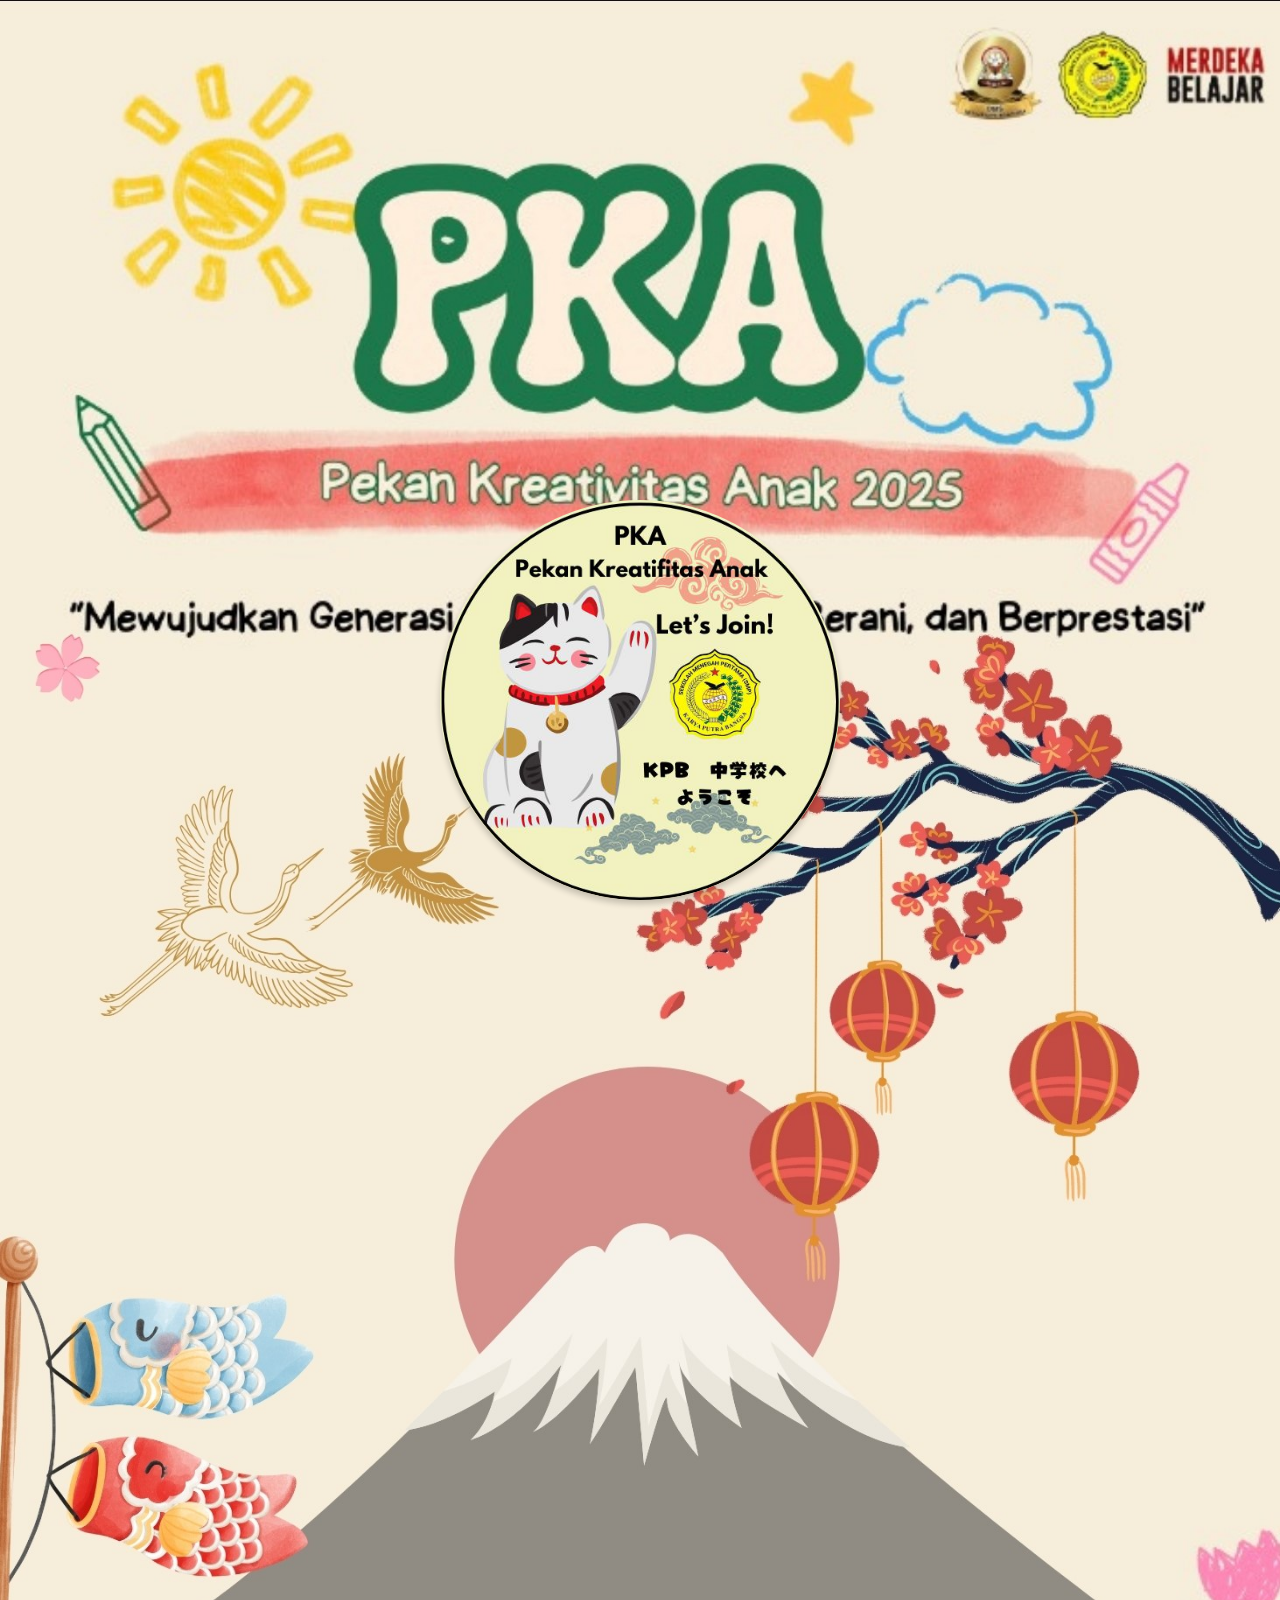
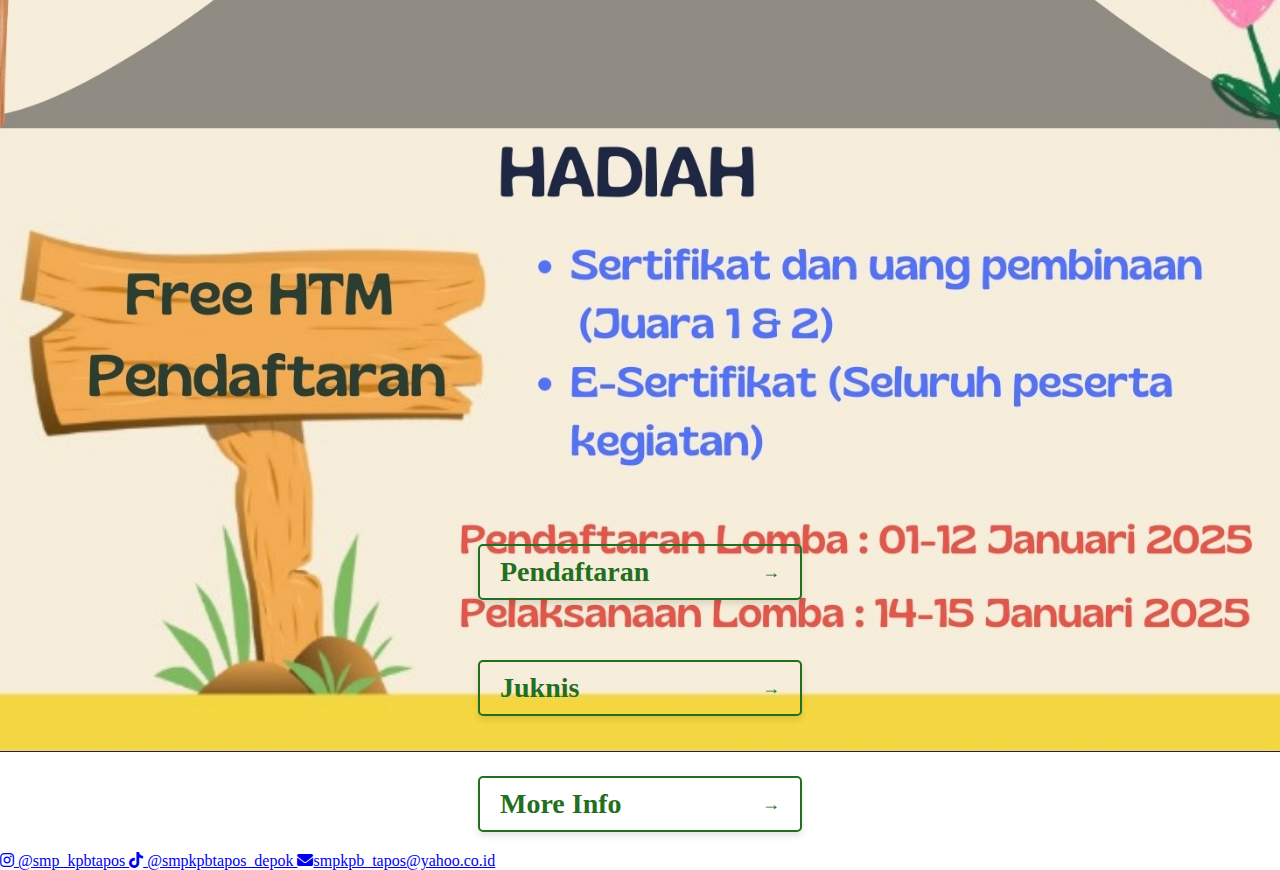
==== index.html @ 39c8e9e1 "first" ====
<!DOCTYPE html>
<html lang="en">

<head>
    <meta charset="UTF-8">
    <meta name="viewport" content="width=device-width, initial-scale=1.0">
    <title>Karya Putra Bangsa</title>
    <link href="https://cdnjs.cloudflare.com/ajax/libs/font-awesome/6.0.0-beta3/css/all.min.css" rel="stylesheet">
    <link rel="stylesheet" href="css/index.css">
    <link rel="shortcut icon" href="image/logo.jpg" type="image/x-icon">
</head>

<body>
    <div class="logo-container">
        <img src="image/LOGO PKA.jpg" alt="PKA">
    </div>
    <div class="center-container">
        <div>
            <a href="regis.html">Pendaftaran <span class="arrow">→</span></a>
        </div>
        <div>
            <a href="proposal/JUKNIS PKA 2025.pdf" target="_blank">Juknis <span class="arrow">→</span></a>
        </div>
        <div>
            <a href="contact.html">More Info <span class="arrow">→</span></a>
        </div>
    </div>

    <footer>
        <a href="https://www.instagram.com/smp_kpbtapos/" target="_blank" class="social-icon">
            <i class="fab fa-instagram"></i> @smp_kpbtapos
        </a>
        <a href="https://www.tiktok.com/@smpkpbtapos_depok?_t=ZS-8sl6tdB2uF6&_r=1" target="_blank" class="social-icon">
            <i class="fab fa-tiktok"></i> @smpkpbtapos_depok
        </a>            
        <a href="mailto:smpkpb_tapos@yahoo.co.id" class="social-icon">
            <i class="fas fa-envelope"></i>smpkpb_tapos@yahoo.co.id
        </a>                
    </footer>
</body>

</html>
---- css/index.css ----
body {
    background-image: url('../image/background.jpg');
    background-repeat: no-repeat;
    background-position: top center;
    background-size: cover;
    height: 100vh;
    margin: 0;
    padding: 0;
    justify-content: center;
    align-items: center;
}

.logo-container {
    text-align: center;
    margin: 500px 0 0 0;
}

.logo-container img {
    text-align: center;
    max-width: 100%;
    width: 400px;
    height: auto;
    border-radius: 100%;
    box-shadow: 0 4px 6px rgba(0, 0, 0, 0.2);
    transition: transform 0.3s ease;
}

.logo-container img:hover {
    transform: scale(1.1);
}

.center-container {
    margin: 1200px 0 0 0;
    display: flex;
    flex-direction: column;
    justify-content: center;
    align-items: center;
    text-align: center;
}

.center-container div {
    margin: 20px 0;
}

.center-container a {
    display: flex;
    justify-content: space-between;
    align-items: center;
    text-decoration: none;
    color: #246e21;
    font-size: 28px;
    font-weight: bold;
    padding: 10px 20px;
    border: 2px solid #246e21;
    border-radius: 5px;
    width: 280px;
    transition: background-color 0.3s ease, color 0.3s ease, box-shadow 0.3s ease;
    box-shadow: 0 4px 6px rgba(0, 0, 0, 0.1);
    margin: 20px 0 0 0;
}

.center-container a .arrow {
    margin-left: 10px;
    font-size: 18px;
    transition: transform 0.3s ease;
}

.center-container a:hover {
    background-color: #00ff2a;
    color: #fff;
    box-shadow: 0 6px 8px rgba(0, 0, 0, 0.15);
}

.center-container a:hover .arrow {
    transform: translateX(5px);
}

/* Media Query untuk Layar Kecil (Max 768px) */
@media (max-width: 768px) {
    body{
        background-size: 414px;
    }

    .logo-container {
        margin: 220px 0 0 0;
    }

    .logo-container img {
        text-align: center;
        max-width: 100%;
        width: 100px;
        height: auto;
        border-radius: 100%;
        box-shadow: 0 4px 6px rgba(0, 0, 0, 0.2);
        transition: transform 0.3s ease;
    }

    .center-container {
        margin: 0;
    }

    .center-container a {
        margin: 0;
        font-size: 14px;
        padding: 8px 16px;
        width: 160px;
    }

    footer {
        margin: 175px 0px 0px 0px;
        text-align: center;
    }

    .social-icon {
        font-size: 10px; 
        color: #000;    
        text-decoration: none;
        display: inline-flex;
        align-items: center;
        gap: 5px;  
    }
    
    .social-icon:hover {
        color: #007BFF; 
    }
    
}
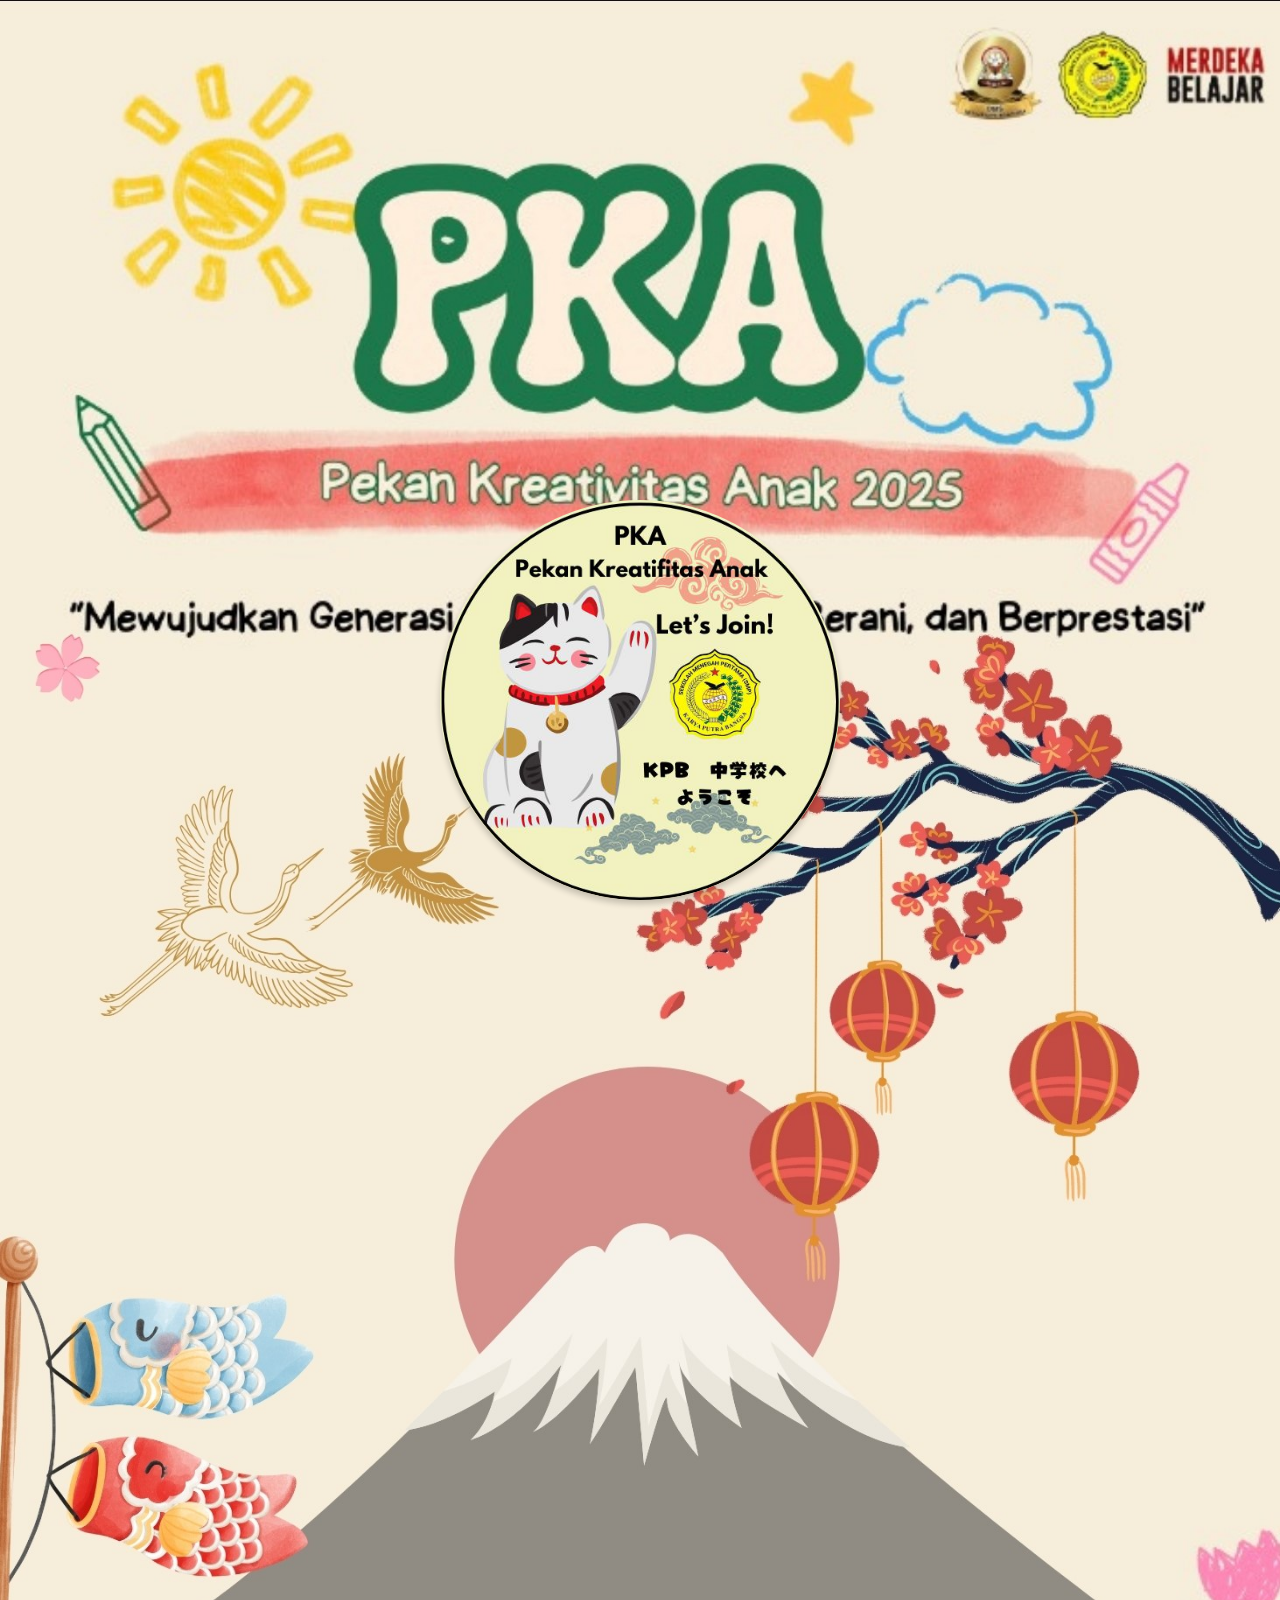
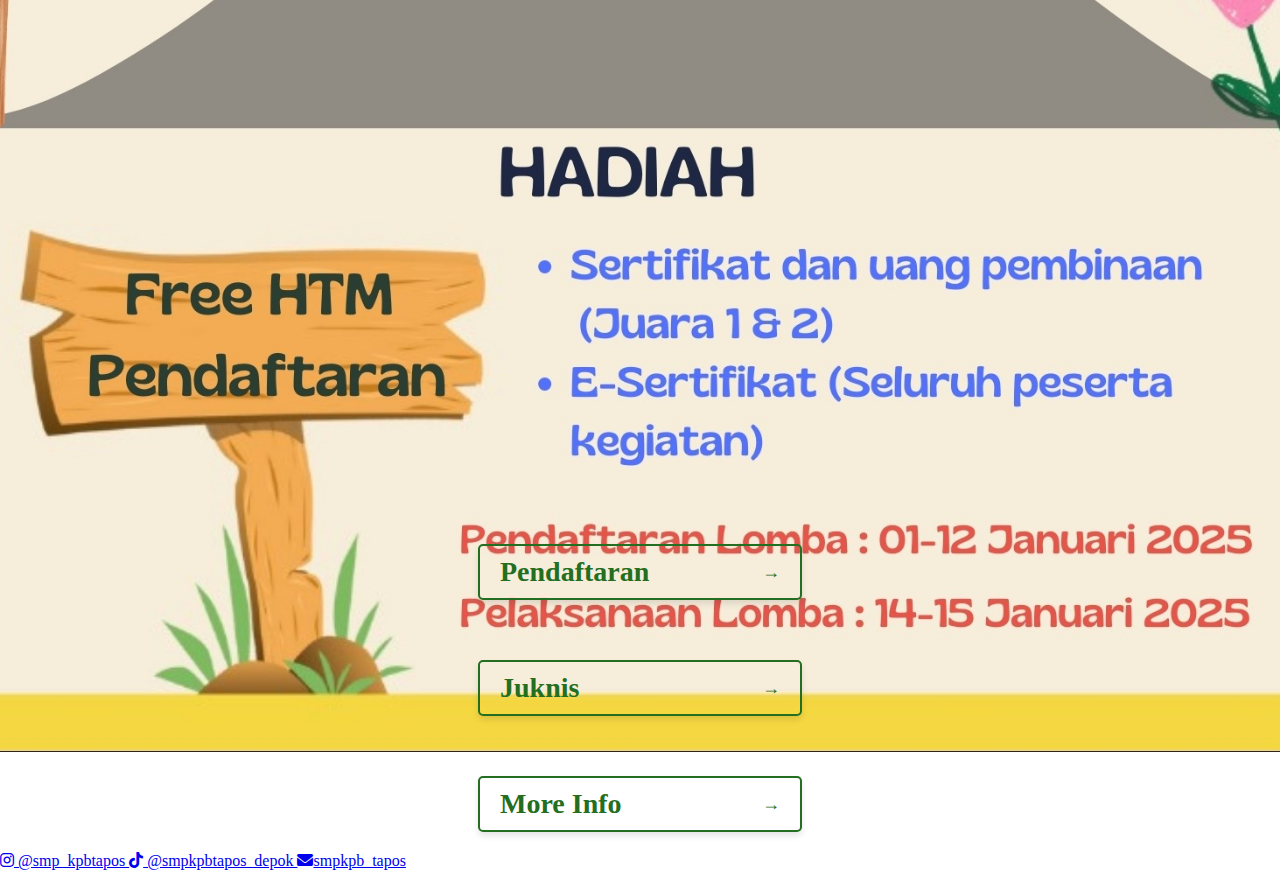
==== commit f5015108: "update" ====
--- a/index.html
+++ b/index.html
@@ -34,7 +34,7 @@
             <i class="fab fa-tiktok"></i> @smpkpbtapos_depok
         </a>            
         <a href="mailto:smpkpb_tapos@yahoo.co.id" class="social-icon">
-            <i class="fas fa-envelope"></i>smpkpb_tapos@yahoo.co.id
+            <i class="fas fa-envelope"></i>smpkpb_tapos
         </a>                
     </footer>
 </body>
